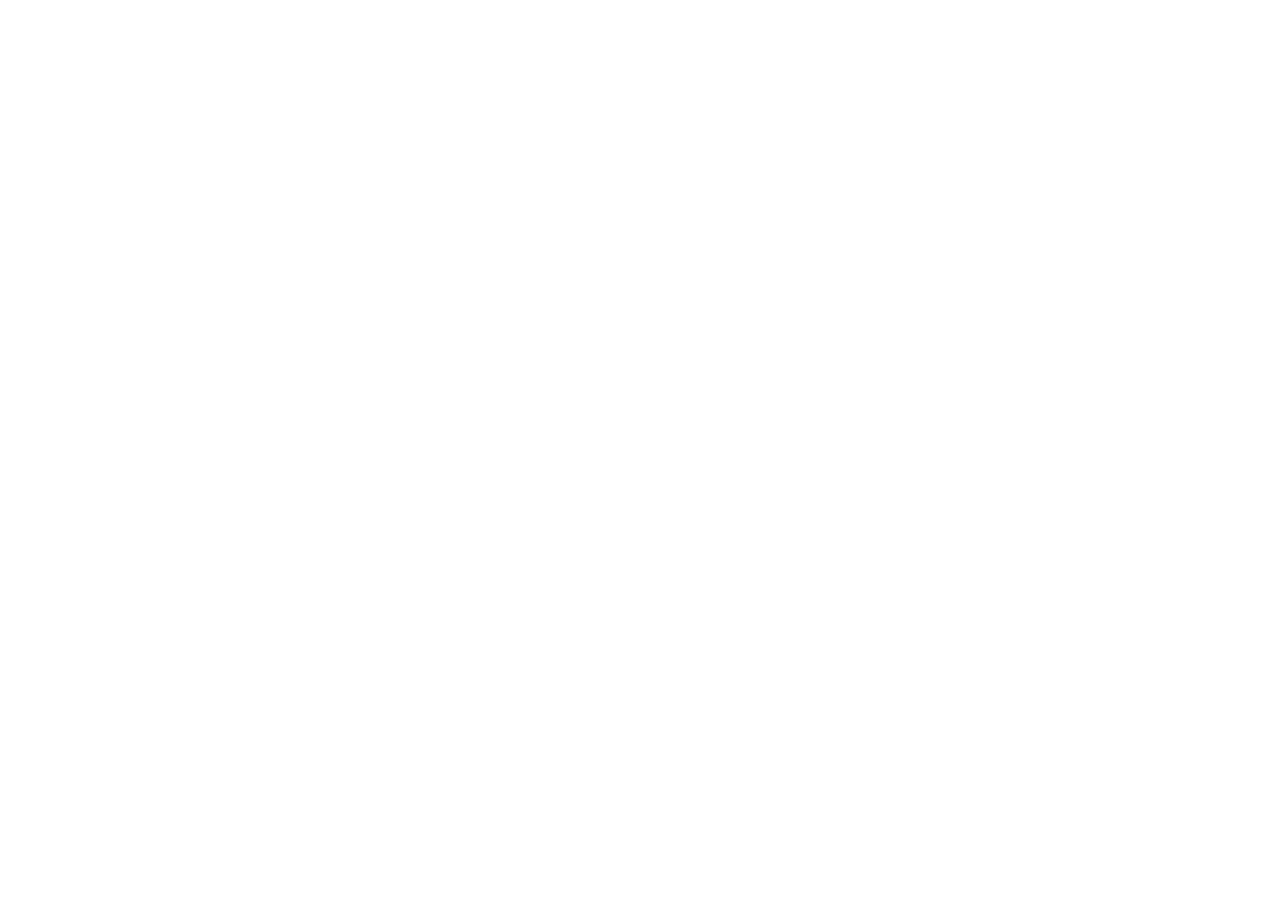
==== brands.html @ 7b4f8872 "adding brands.html" ====
<!DOCTYPE html>
<html lang="en">
<head>
    <meta charset="UTF-8">
    <meta name="viewport" content="width=device-width, initial-scale=1.0">
    <title>Car Brands</title>
    <link rel="stylesheet" href="assets/css/general.css">
    <link rel="stylesheet" href="assets/css/brands-page.css">
</head>
    <body>

        <div class="nav-container"></div>

        <div class="container">

        </div>
  
        <script src="/assets/js/brands-main.js" type="module"></script>
    </body>
</html>
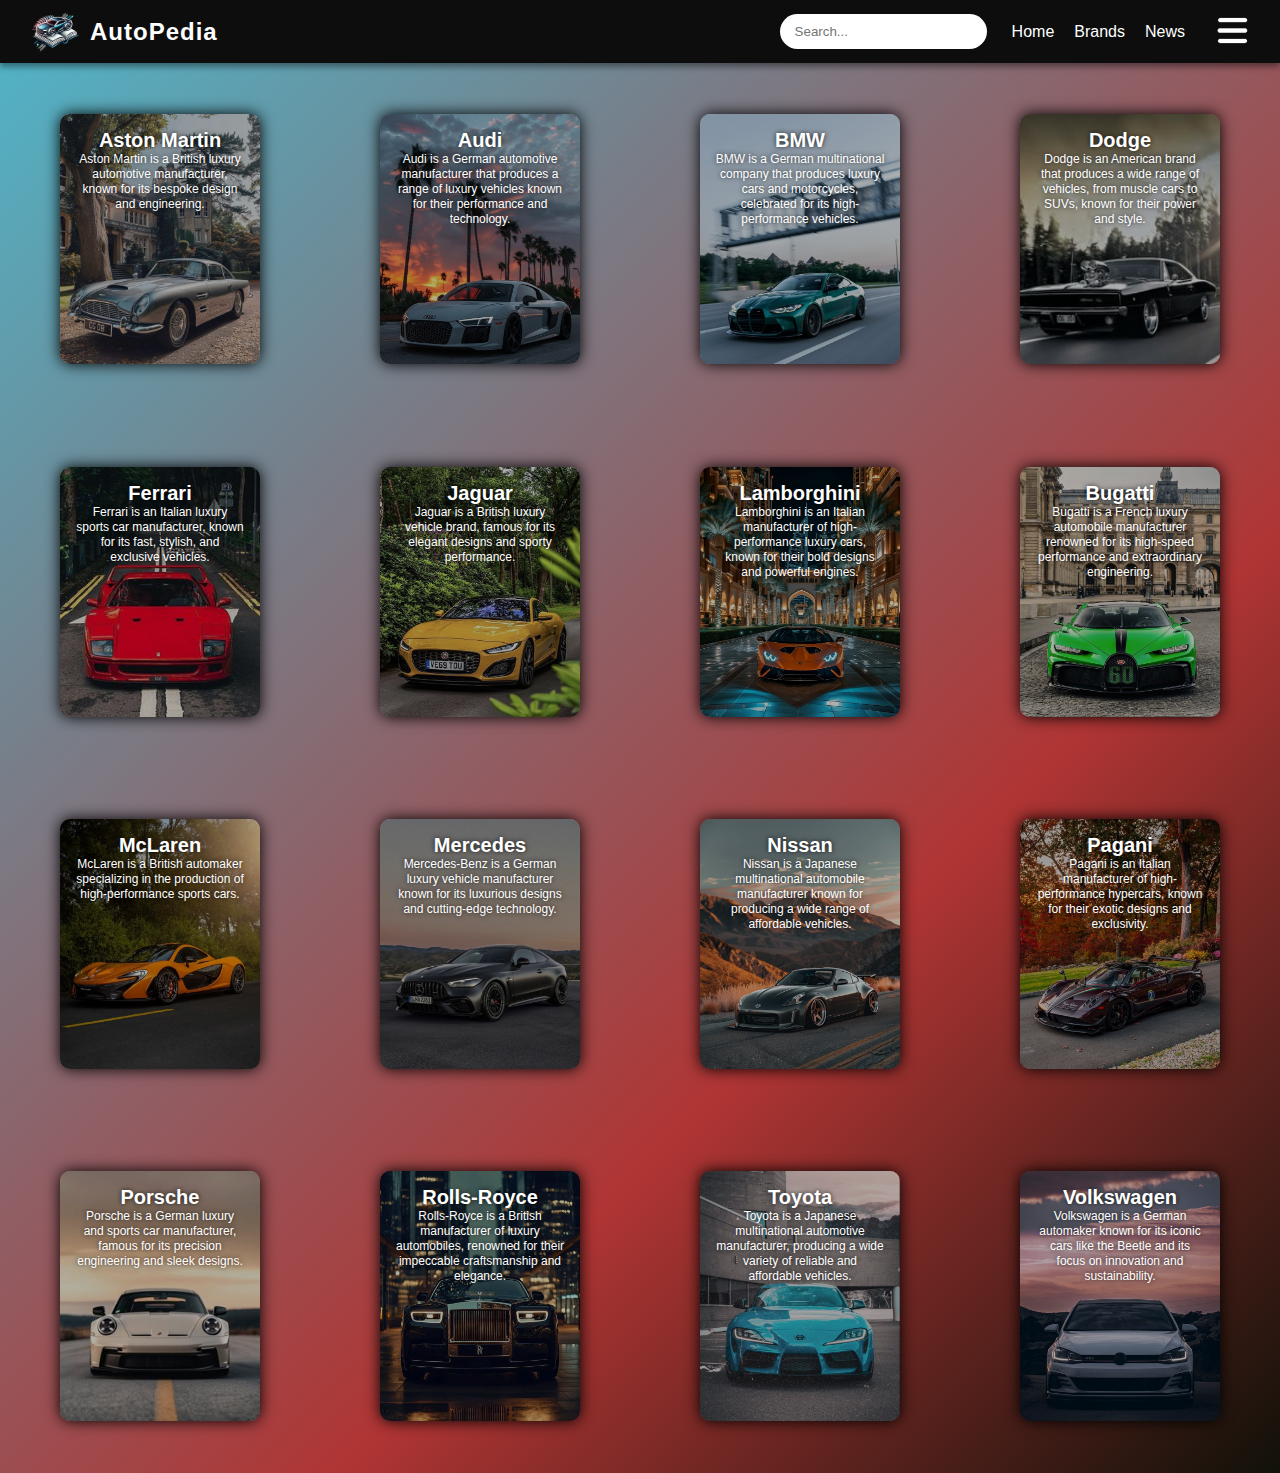
==== commit 366b2171: "dropdown brands working and creating car details js file" ====
--- a/brands.html
+++ b/brands.html
@@ -11,9 +11,7 @@
 
         <div class="nav-container"></div>
 
-        <div class="container">
-
-        </div>
+        <div class="container"></div>
   
         <script src="/assets/js/brands-main.js" type="module"></script>
     </body>
--- a/assets/css/general.css
+++ b/assets/css/general.css
@@ -0,0 +1,171 @@
+/* === Global Styles === */
+* {
+    margin: 0;
+    padding: 0;
+    box-sizing: border-box;
+    font-family: Arial, sans-serif;
+}
+
+body {
+    background-color: #0D0D0D;
+    overflow-y: auto;
+    overflow-x: hidden;
+}
+
+/* === Navbar === */
+nav {
+    display: flex;
+    justify-content: space-between;
+    align-items: center;
+    height: 7vh;
+    background-color: #0D0D0D;
+    padding: 12px 20px;
+    box-shadow: 0px 4px 6px rgba(0, 0, 0, 0.4);
+    position: relative;
+    z-index: 999;
+}
+
+.logo {
+    display: flex;
+    align-items: center;
+    padding-left: 10px;
+}
+
+.logo img {
+    width: 50px;
+    height: 50px;
+    margin-right: 10px;
+}
+
+.logo-text {
+    font-size: 24px;
+    font-weight: bold;
+    color: white;
+    letter-spacing: 1px;
+}
+
+/* === Menu === */
+.menu {
+    list-style: none;
+    display: flex;
+    gap: 20px;
+    padding: 0 20px;
+}
+
+.menu li {
+    position: relative;
+}
+
+.menu a {
+    color: white;
+    text-decoration: none;
+    font-size: 16px;
+    transition: color 0.3s ease-in-out;
+}
+
+.menu-container a:hover {
+    color: #C2171F;
+}
+
+/* === Dropdown Menu === */
+.dropdown {
+    display: none;
+    position: absolute;
+    top: 100%;
+    left: 0;
+    background-color: #3D4351;
+    z-index: 1000;
+    min-width: 130px;
+    border-radius: 5px;
+    box-shadow: 0 4px 8px rgba(0, 0, 0, 0.2);
+}
+
+.dropdown a {
+    display: block;
+    padding: 8px 12px;
+    text-decoration: none;
+    color: white;
+}
+
+.menu li:hover .dropdown {
+    display: block;
+}
+
+/* === Search Bar === */
+.search {
+    display: flex;
+    align-items: center;
+    background: #FFFFFF;
+    padding: 5px 10px;
+    border-radius: 20px;
+    margin-right: 5px;
+}
+
+.search input {
+    padding: 5px;
+    border: none;
+    outline: none;
+    color: #1B1F3B;
+}
+
+/* === Hamburger Menu Dropdown === */
+.menu-dropdown {
+    display: none;
+    position: absolute;
+    top: 100%;
+    left: 75%;
+    right: auto;
+    border-radius: 5px;
+    padding: 10px;
+    box-shadow: 0px 4px 6px rgba(0, 0, 0, 0.2);
+}
+
+/* Show dropdown when active */
+.menu-dropdown.active {
+    display: block;
+}
+
+/* === Menu Icon (Hamburger) === */
+.menu-container {
+    display: flex;
+    align-items: center;
+    position: relative;
+}
+
+.menu-btn {
+    border: none;
+    border-radius: 10px;
+    cursor: pointer;
+    appearance: none;
+    background-color: inherit;
+    transition: transform 0.7s ease-in-out;
+}
+
+.menu-btn:hover {
+    background-color: #C2171F;
+}
+
+img {
+    width: 55px;
+    height: 55px;
+}
+
+/* === Scrollbar Design === */
+::-webkit-scrollbar {
+    width: 10px;
+    opacity: 0.5;
+}
+
+::-webkit-scrollbar-track {
+    box-shadow: inset 0 0 4px #4E4E50;
+    border-radius: 10px;
+}
+
+::-webkit-scrollbar-thumb {
+    background: #C2171F;
+    border-radius: 10px;
+}
+
+::-webkit-scrollbar-thumb:hover {
+    background: #D8A24A;
+}--- a/assets/css/brands-page.css
+++ b/assets/css/brands-page.css
@@ -0,0 +1,95 @@
+.container {
+    width: 100%;
+    height: 100%;
+    box-sizing: border-box;
+    
+    /* background: url('/assets/imgs/section1.jpg') no-repeat center center fixed; Test image */
+    background-size: cover;
+    background: linear-gradient(315deg, rgba(17,17,9,1) 0%, rgba(175,53,52,1) 35%, rgba(81,178,197,1) 100%);
+    /* background: linear-gradient(90deg, rgb(73, 2, 5) 10%, rgb(36, 56, 73) 100%); */
+    position: relative;
+}
+
+.row{
+    display:flex;
+    align-items:center;
+
+    height:40%;
+    padding-top: 4%;
+    padding-bottom: 4%;
+}
+
+.col {
+    flex-basis: 30%;
+    display: flex;
+    justify-content: center;
+    align-items: center;
+}
+
+p{
+    color:#fff;
+    font-size:11px;
+    line-height:15px;
+}
+
+.card {
+    width: 200px;
+    height: 250px;
+    display: flex;
+    flex-direction: column;
+    justify-content: flex-start;
+    padding: 15px;
+    
+    border-radius: 10px;
+    box-sizing: border-box;
+    cursor: pointer;
+
+    background-size: cover;
+    background-position: center;
+    background-repeat: no-repeat;
+    color: white;
+    box-shadow: #000000 0 0 15px;
+    
+    position: relative;
+    transition: transform 0.7s ease-in-out;
+}
+
+.card:hover{
+    transform:translateY(-10px);
+}
+
+.card::before {
+    content: "";
+    position: absolute;
+    top: 0;
+    left: 0;
+    width: 100%;
+    height: 100%;
+    background: rgba(0, 0, 0, 0.3); /* Dark overlay */
+    border-radius: 10px;
+}
+
+.card-body {
+    position: relative;
+    z-index: 2;
+    text-align: center;
+}
+
+.card-img-top
+{
+    height: auto;
+    width: auto;
+}
+
+
+.card-title {
+    font-size: 20px;
+    font-weight: bold;
+    color: white;
+    text-shadow: 0 0 5px rgba(0, 0, 0, 0.8);
+}
+
+.card-text {
+    font-size: 12px;
+    text-shadow: 0 0 5px rgba(0, 0, 0, 0.8);
+}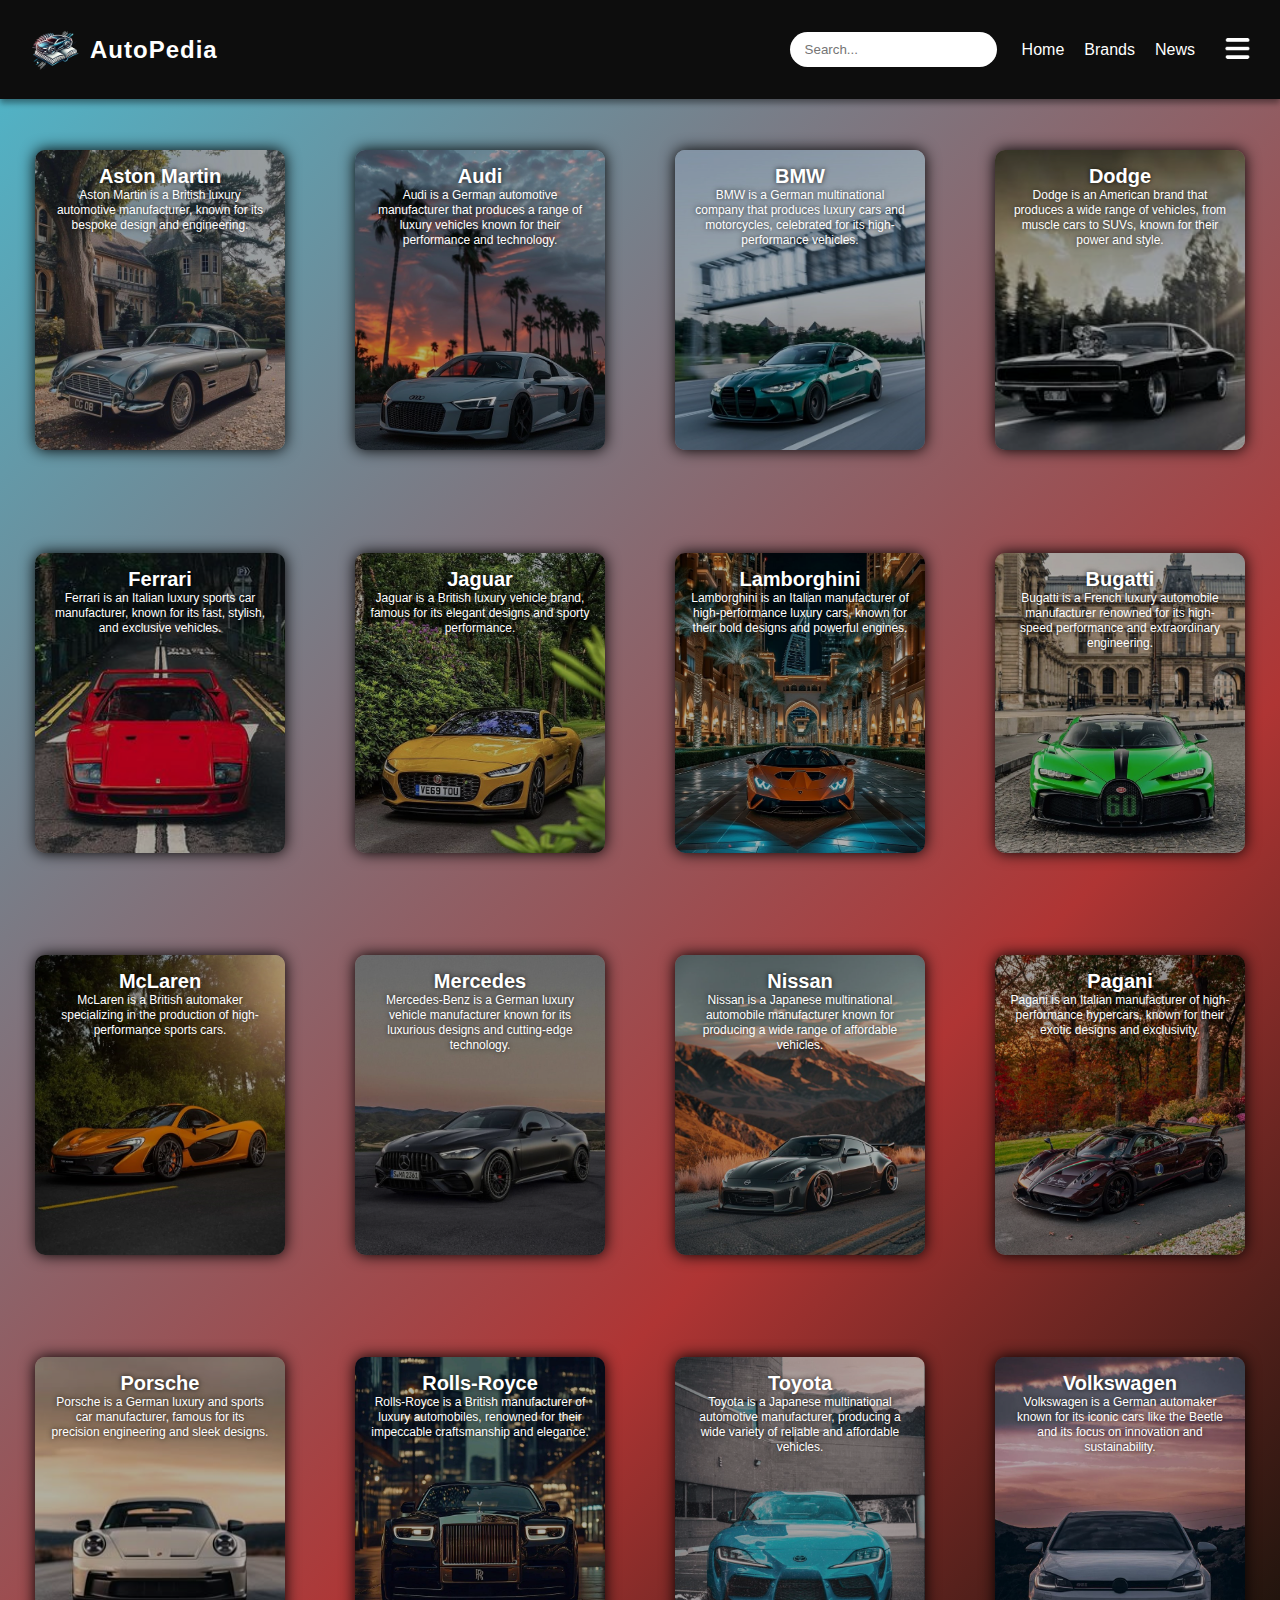
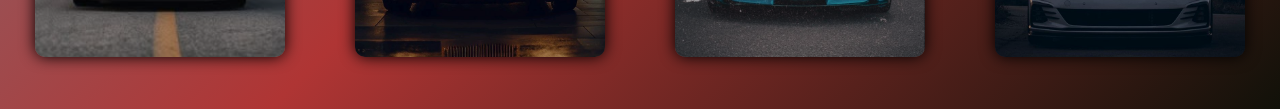
==== commit 8446602c: "trying to make images show" ====
--- a/brands.html
+++ b/brands.html
@@ -13,6 +13,6 @@
 
         <div class="container"></div>
   
-        <script src="/assets/js/brands-main.js" type="module"></script>
+        <script src="./assets/js/brands-main.js" type="module"></script>
     </body>
 </html>--- a/assets/css/general.css
+++ b/assets/css/general.css
@@ -68,27 +68,52 @@
 }
 
 /* === Dropdown Menu === */
+.dropdown-container {
+    position: relative;
+    display: inline-block;
+}
+
 .dropdown {
     display: none;
     position: absolute;
-    top: 100%;
-    left: 0;
     background-color: #3D4351;
+    min-width: 500px;
+    top: 110%;
+    left: -700%;
+
+    border-radius: 5px;
+    box-shadow: 0 4px 8px rgba(0, 0, 0, 0.2);
     z-index: 1000;
-    min-width: 130px;
-    border-radius: 5px;
-    box-shadow: 0 4px 8px rgba(0, 0, 0, 0.2);
-}
-
-.dropdown a {
+}
+
+/* Multi-column Layout */
+.dropdown-column {
+    flex: 1;
+    padding: 10px;
+    min-width: 180px;
+}
+
+.dropdown-column a {
     display: block;
     padding: 8px 12px;
     text-decoration: none;
-    color: white;
-}
-
-.menu li:hover .dropdown {
-    display: block;
+
+    color: white;
+    transition: background 0.3s ease-in-out;
+}
+
+/* .menu li:hover .dropdown {
+    display: block;
+} */
+
+.dropdown-column a:hover {
+    background: rgba(255, 255, 255, 0.1);
+    border-radius: 5px;
+}
+
+/* Show dropdown on hover */
+.dropdown-container:hover .dropdown {
+    display: flex;
 }
 
 /* === Search Bar === */
@@ -113,16 +138,36 @@
     display: none;
     position: absolute;
     top: 100%;
-    left: 75%;
-    right: auto;
-    border-radius: 5px;
-    padding: 10px;
+    left: 70%;
+    min-width: 130px;
+    background-color: #3D4351;
+
+    padding: 10px 15px;
+    border-radius: 5px;
     box-shadow: 0px 4px 6px rgba(0, 0, 0, 0.2);
+    z-index: 1000;
+    opacity: 0;
+    transition: opacity 0.3s ease-in-out;
+}
+
+/* Menu Items */
+.menu-dropdown a {
+    display: block;
+    color: white;
+    text-decoration: none;
+    padding: 10px 15px;
+    border-radius: 5px;
+}
+
+.menu-dropdown a:hover {
+    background: rgba(255, 255, 255, 0.1);
+    transition: background 0.3s ease-in-out;
 }
 
 /* Show dropdown when active */
 .menu-dropdown.active {
     display: block;
+    opacity: 1;
 }
 
 /* === Menu Icon (Hamburger) === */
@@ -138,16 +183,16 @@
     cursor: pointer;
     appearance: none;
     background-color: inherit;
-    transition: transform 0.7s ease-in-out;
+    transition: transform 0.5s ease-in-out;
 }
 
 .menu-btn:hover {
     background-color: #C2171F;
 }
 
-img {
-    width: 55px;
-    height: 55px;
+.menu-btn img {
+    width: 45px;
+    height: 45px;
 }
 
 /* === Scrollbar Design === */
@@ -168,4 +213,10 @@
 
 ::-webkit-scrollbar-thumb:hover {
     background: #D8A24A;
+}
+
+@media (max-width: 1440px){
+    nav{
+        height: 11vh;
+    }
 }--- a/assets/css/brands-page.css
+++ b/assets/css/brands-page.css
@@ -3,7 +3,6 @@
     height: 100%;
     box-sizing: border-box;
     
-    /* background: url('/assets/imgs/section1.jpg') no-repeat center center fixed; Test image */
     background-size: cover;
     background: linear-gradient(315deg, rgba(17,17,9,1) 0%, rgba(175,53,52,1) 35%, rgba(81,178,197,1) 100%);
     /* background: linear-gradient(90deg, rgb(73, 2, 5) 10%, rgb(36, 56, 73) 100%); */
@@ -33,8 +32,8 @@
 }
 
 .card {
-    width: 200px;
-    height: 250px;
+    width: 250px;
+    height: 300px;
     display: flex;
     flex-direction: column;
     justify-content: flex-start;
